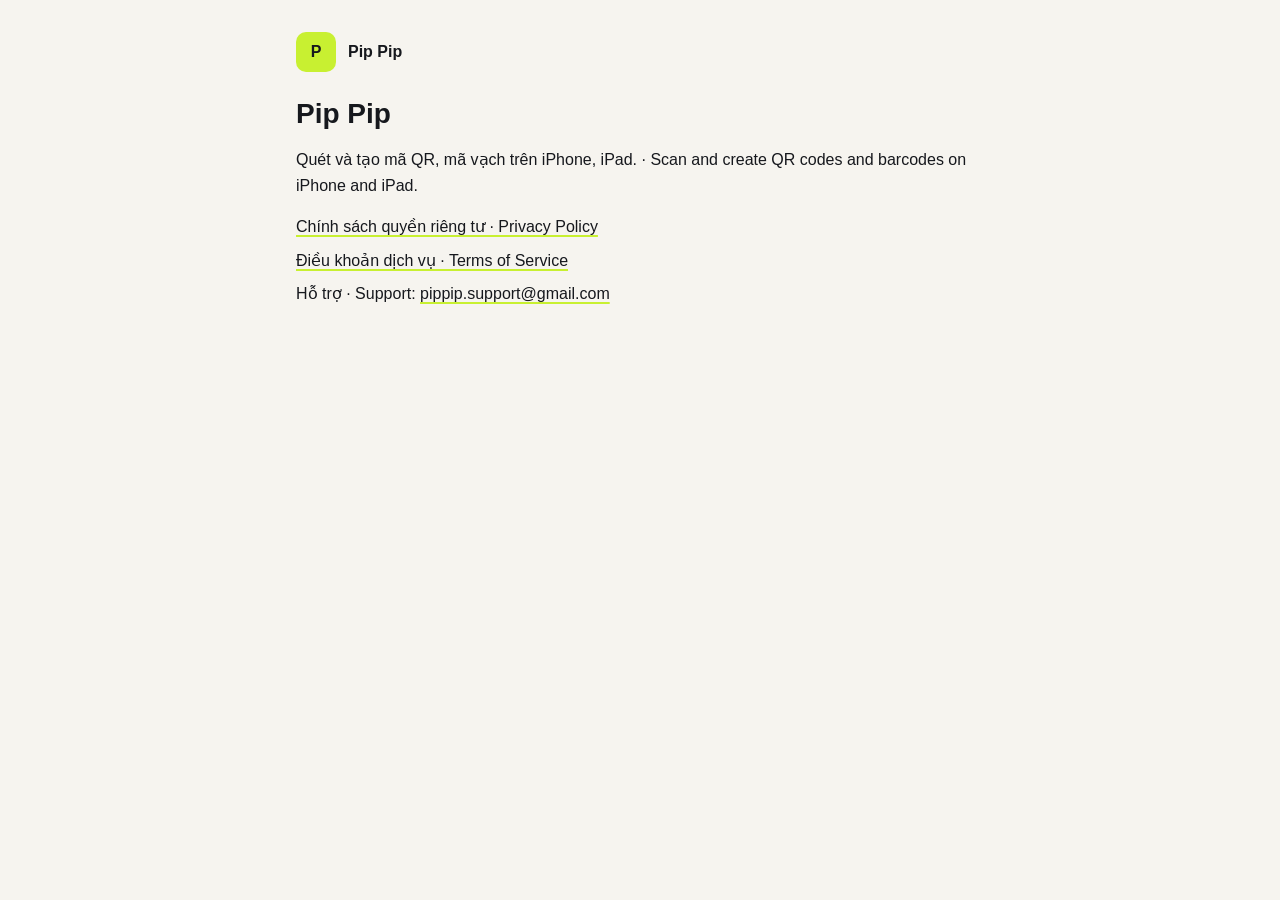
==== pippip/index.html @ 8c4a0a51 "Pip Pip: privacy, terms, support, app-ads.txt" ====
<!doctype html>
<html lang="vi">
<head>
<meta charset="utf-8">
<meta name="viewport" content="width=device-width, initial-scale=1">
<title>Pip Pip</title>
<link rel="stylesheet" href="style.css">
</head>
<body>
<main>
<header><div class="mark" aria-hidden="true">P</div><strong>Pip Pip</strong></header>
<h1>Pip Pip</h1>
<p>Quét và tạo mã QR, mã vạch trên iPhone, iPad. · Scan and create QR codes and barcodes on iPhone and iPad.</p>
<ul class="links">
<li><a href="privacy.html">Chính sách quyền riêng tư · Privacy Policy</a></li>
<li><a href="terms.html">Điều khoản dịch vụ · Terms of Service</a></li>
<li>Hỗ trợ · Support: <a href="mailto:pippip.support@gmail.com">pippip.support@gmail.com</a></li>
</ul>
</main>
</body>
</html>
---- pippip/style.css ----
/* Trang pháp lý của Pip Pip (GitHub Pages). Màu theo bảng Mực & chanh của app. */
:root {
  --paper: #f6f4ef;
  --surface: #ffffff;
  --ink: #16181d;
  --ink2: #4a4e57;
  --border: #e3e0d8;
  --accent: #c8f031;
  color-scheme: light dark;
}
@media (prefers-color-scheme: dark) {
  :root {
    --paper: #0e1013;
    --surface: #1b1e23;
    --ink: #f2f1ec;
    --ink2: #b4b6bc;
    --border: #2b2f36;
  }
}
* { box-sizing: border-box; }
body {
  margin: 0;
  background: var(--paper);
  color: var(--ink);
  font: 16px/1.6 -apple-system, BlinkMacSystemFont, "Be Vietnam Pro", "Segoe UI", Roboto, sans-serif;
}
main { max-width: 720px; margin: 0 auto; padding: 32px 16px 64px; }
header { display: flex; align-items: center; gap: 12px; margin-bottom: 8px; }
.mark {
  width: 40px; height: 40px; border-radius: 10px;
  background: var(--accent); color: #16181d;
  display: grid; place-items: center; font-weight: 800;
}
h1 { font-size: 28px; line-height: 1.25; margin: 24px 0 4px; }
h2 { font-size: 20px; margin: 32px 0 8px; }
h3 { font-size: 17px; margin: 20px 0 4px; }
p, li { color: var(--ink); }
.meta, .note { color: var(--ink2); font-size: 14px; }
nav.lang a, a { color: inherit; text-decoration-color: var(--accent); text-decoration-thickness: 2px; text-underline-offset: 3px; }
nav.lang { font-size: 14px; color: var(--ink2); }
section.lang-block { border-top: 1px solid var(--border); margin-top: 40px; padding-top: 8px; }
.table-wrap { overflow-x: auto; }
table { width: 100%; border-collapse: collapse; font-size: 14px; background: var(--surface); border-radius: 12px; overflow: hidden; }
th, td { text-align: left; vertical-align: top; padding: 10px 12px; border-bottom: 1px solid var(--border); }
th { font-weight: 700; }
ul.links { list-style: none; padding: 0; }
ul.links li { margin: 8px 0; }
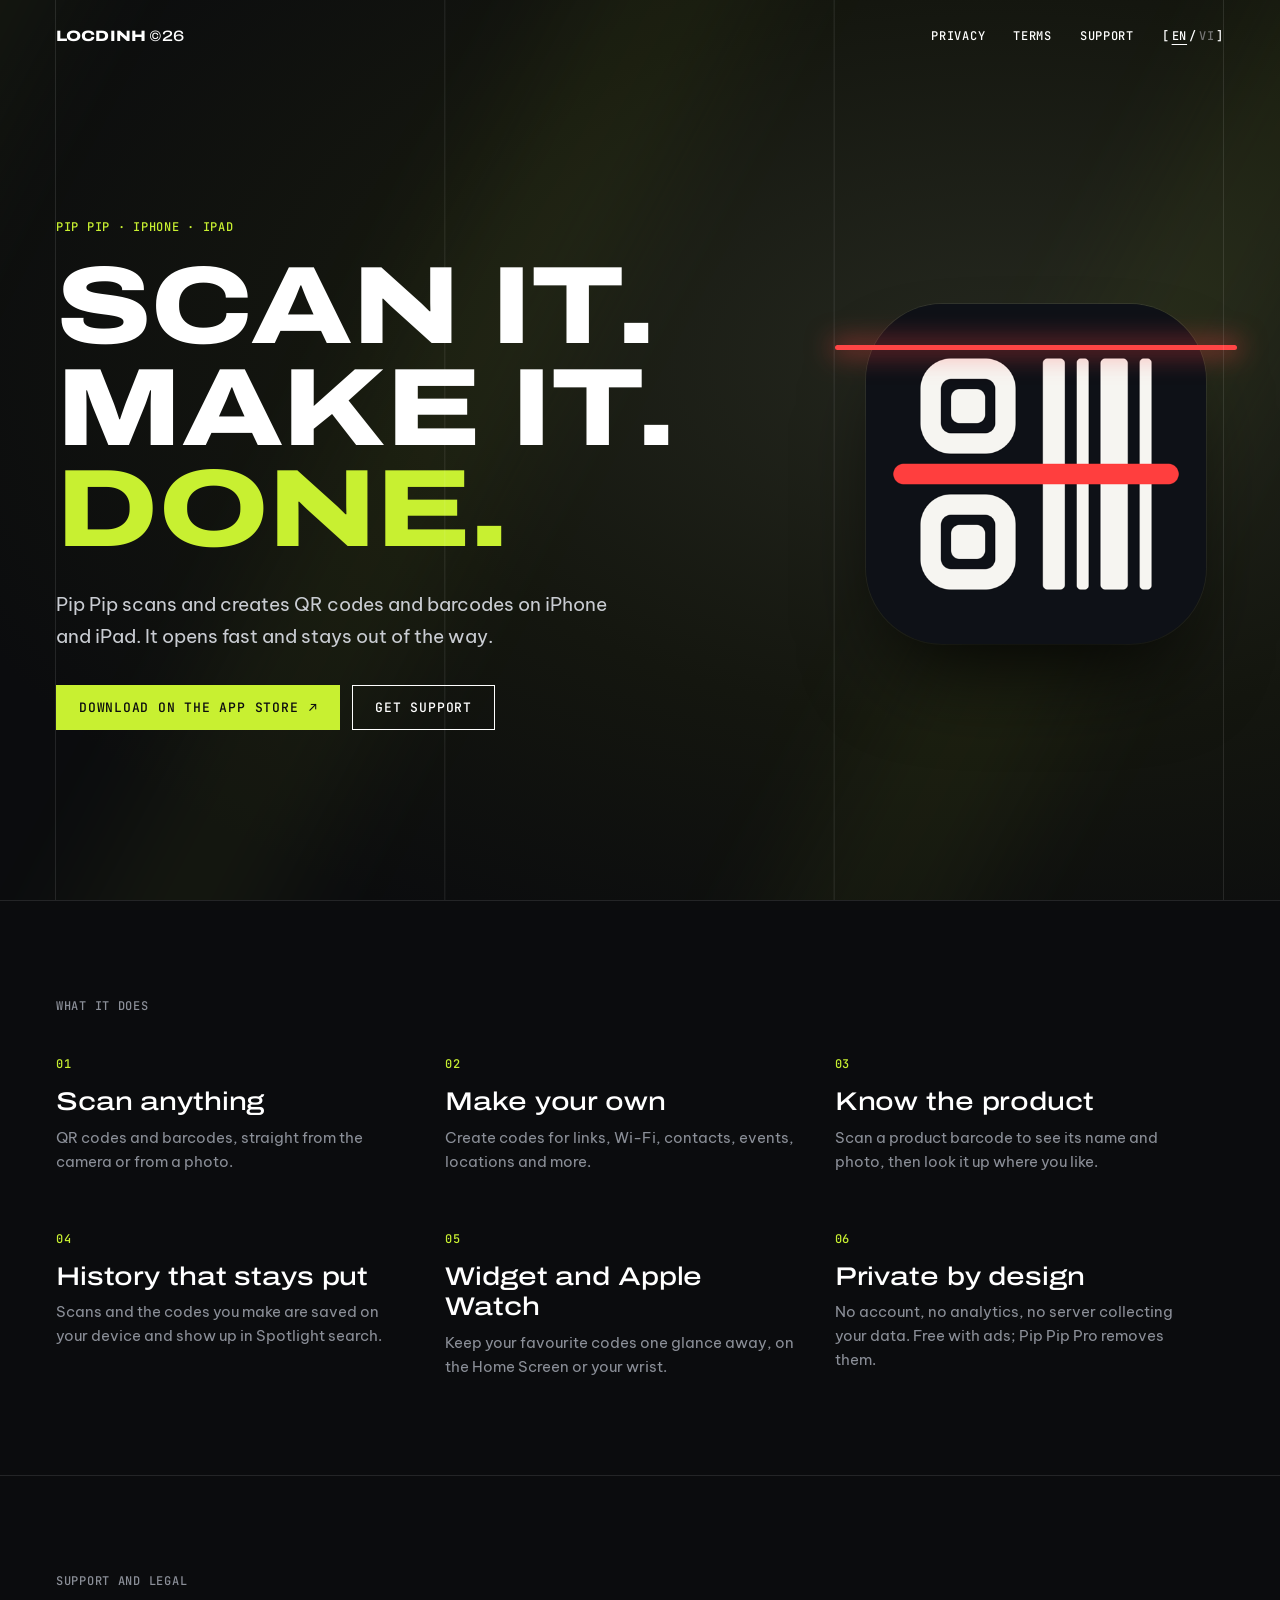
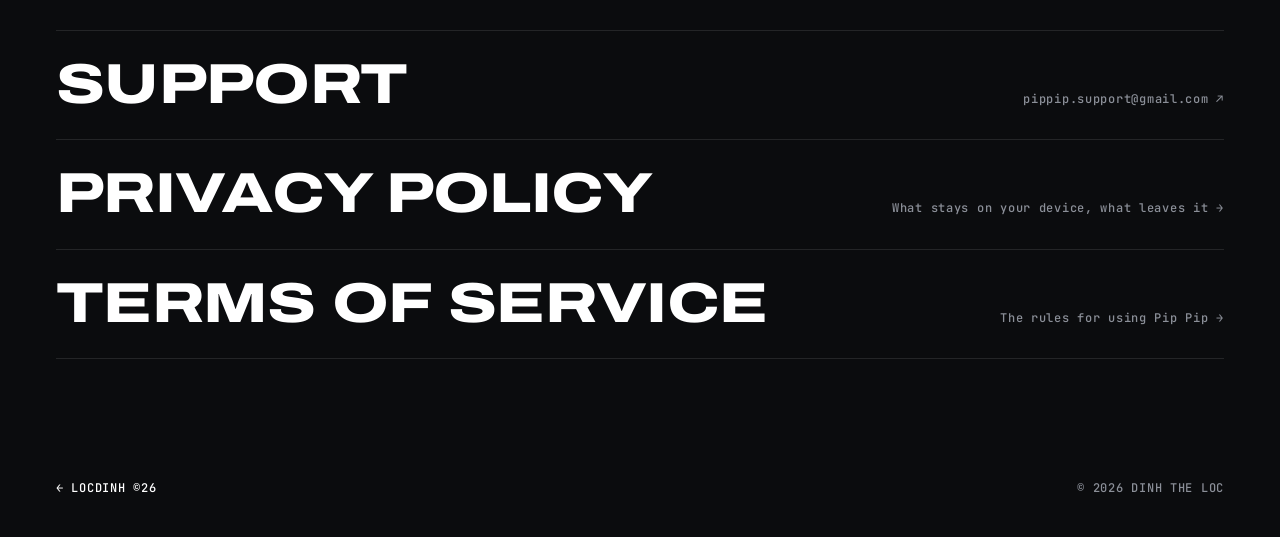
==== commit 661307cd: "Pip Pip: trang giới thiệu và trang pháp lý theo phong cách trang chủ Viết lại pippip/index.html (her" ====
--- a/pippip/index.html
+++ b/pippip/index.html
@@ -1,21 +1,118 @@
 <!doctype html>
-<html lang="vi">
+<html lang="en" data-lang="en">
 <head>
 <meta charset="utf-8">
 <meta name="viewport" content="width=device-width, initial-scale=1">
-<title>Pip Pip</title>
+<title>PIP PIP · QR and barcode scanner</title>
+<meta name="description" content="Pip Pip scans and creates QR codes and barcodes on iPhone and iPad. Quét và tạo mã QR, mã vạch trên iPhone, iPad.">
+<meta property="og:title" content="Pip Pip · QR and barcode scanner">
+<meta property="og:description" content="Scan and create QR codes and barcodes on iPhone and iPad.">
+<meta property="og:image" content="https://dinhtheloc.github.io/assets/pippip-icon.png">
+<meta name="theme-color" content="#0b0c0e">
+<link rel="icon" href="../assets/pippip-icon.png">
 <link rel="stylesheet" href="style.css">
+<script>
+try { var l = localStorage.getItem("lang"); if (l === "vi" || l === "en") { document.documentElement.dataset.lang = l; document.documentElement.lang = l; } } catch (e) {}
+</script>
 </head>
-<body>
+<body class="landing">
+
+<div class="grid" aria-hidden="true"></div>
+
+<header class="hud">
+  <a class="brand" href="../">LOCDINH<span>©26</span></a>
+  <nav aria-label="Primary">
+    <a class="opt" href="privacy.html"><span data-l="en">PRIVACY</span><span data-l="vi">RIÊNG TƯ</span></a>
+    <a class="opt" href="terms.html"><span data-l="en">TERMS</span><span data-l="vi">ĐIỀU KHOẢN</span></a>
+    <a href="#support"><span data-l="en">SUPPORT</span><span data-l="vi">HỖ TRỢ</span></a>
+    <span class="switch" role="group" aria-label="Language">[<button type="button" data-set="en" aria-pressed="true">EN</button>/<button type="button" data-set="vi" aria-pressed="false">VI</button>]</span>
+  </nav>
+</header>
+
 <main>
-<header><div class="mark" aria-hidden="true">P</div><strong>Pip Pip</strong></header>
-<h1>Pip Pip</h1>
-<p>Quét và tạo mã QR, mã vạch trên iPhone, iPad. · Scan and create QR codes and barcodes on iPhone and iPad.</p>
-<ul class="links">
-<li><a href="privacy.html">Chính sách quyền riêng tư · Privacy Policy</a></li>
-<li><a href="terms.html">Điều khoản dịch vụ · Terms of Service</a></li>
-<li>Hỗ trợ · Support: <a href="mailto:pippip.support@gmail.com">pippip.support@gmail.com</a></li>
-</ul>
+
+  <section class="hero">
+    <div>
+      <p class="mono tagline">PIP PIP · IPHONE · IPAD</p>
+      <h1>
+        <span data-l="en"><span class="ln">Scan it.</span><span class="ln">Make it.</span><span class="ln">Done.</span></span>
+        <span data-l="vi"><span class="ln">Quét.</span><span class="ln">Tạo.</span><span class="ln">Xong.</span></span>
+      </h1>
+      <p class="lede">
+        <span data-l="en">Pip Pip scans and creates QR codes and barcodes on iPhone and iPad. It opens fast and stays out of the way.</span>
+        <span data-l="vi">Pip Pip quét và tạo mã QR, mã vạch trên iPhone, iPad. Mở là quét, không rườm rà.</span>
+      </p>
+      <div class="cta">
+        <a class="btn primary" href="https://apps.apple.com/app/id6827655014"><span data-l="en">Download on the App Store</span><span data-l="vi">Tải trên App Store</span> ↗</a>
+        <a class="btn" href="#support"><span data-l="en">Get support</span><span data-l="vi">Hỗ trợ</span></a>
+      </div>
+    </div>
+    <div class="shot"><img src="../assets/pippip-icon.png" width="512" height="512" alt="Pip Pip app icon: a QR code and a barcode crossed by a red scan line"></div>
+  </section>
+
+  <section class="block">
+    <p class="mono"><span data-l="en">WHAT IT DOES</span><span data-l="vi">PIP PIP LÀM GÌ</span></p>
+    <ul class="features">
+      <li>
+        <span class="mono no">01</span>
+        <h3><span data-l="en">Scan anything</span><span data-l="vi">Quét mọi mã</span></h3>
+        <p><span data-l="en">QR codes and barcodes, straight from the camera or from a photo.</span><span data-l="vi">Mã QR và mã vạch, từ camera hoặc từ ảnh có sẵn.</span></p>
+      </li>
+      <li>
+        <span class="mono no">02</span>
+        <h3><span data-l="en">Make your own</span><span data-l="vi">Tự tạo mã</span></h3>
+        <p><span data-l="en">Create codes for links, Wi-Fi, contacts, events, locations and more.</span><span data-l="vi">Tạo mã cho đường link, Wi-Fi, liên hệ, sự kiện, vị trí và nhiều thứ khác.</span></p>
+      </li>
+      <li>
+        <span class="mono no">03</span>
+        <h3><span data-l="en">Know the product</span><span data-l="vi">Biết ngay sản phẩm</span></h3>
+        <p><span data-l="en">Scan a product barcode to see its name and photo, then look it up where you like.</span><span data-l="vi">Quét mã vạch sản phẩm để thấy tên và ảnh, rồi tra cứu ở nơi bạn muốn.</span></p>
+      </li>
+      <li>
+        <span class="mono no">04</span>
+        <h3><span data-l="en">History that stays put</span><span data-l="vi">Lịch sử nằm trên máy</span></h3>
+        <p><span data-l="en">Scans and the codes you make are saved on your device and show up in Spotlight search.</span><span data-l="vi">Mã đã quét và mã bạn tạo được lưu trên máy, tìm được bằng Spotlight.</span></p>
+      </li>
+      <li>
+        <span class="mono no">05</span>
+        <h3><span data-l="en">Widget and Apple Watch</span><span data-l="vi">Widget và Apple Watch</span></h3>
+        <p><span data-l="en">Keep your favourite codes one glance away, on the Home Screen or your wrist.</span><span data-l="vi">Mã yêu thích luôn trong tầm mắt, trên màn hình chính hoặc trên cổ tay.</span></p>
+      </li>
+      <li>
+        <span class="mono no">06</span>
+        <h3><span data-l="en">Private by design</span><span data-l="vi">Riêng tư từ gốc</span></h3>
+        <p><span data-l="en">No account, no analytics, no server collecting your data. Free with ads; Pip Pip Pro removes them.</span><span data-l="vi">Không tài khoản, không thống kê, không máy chủ thu dữ liệu của bạn. Miễn phí có quảng cáo; Pip Pip Pro bỏ quảng cáo.</span></p>
+      </li>
+    </ul>
+  </section>
+
+  <section class="block" id="support">
+    <p class="mono"><span data-l="en">SUPPORT AND LEGAL</span><span data-l="vi">HỖ TRỢ VÀ PHÁP LÝ</span></p>
+    <ul class="rows">
+      <li><a href="mailto:pippip.support@gmail.com"><span><span data-l="en">Support</span><span data-l="vi">Hỗ trợ</span></span><small>pippip.support@gmail.com ↗</small></a></li>
+      <li><a href="privacy.html"><span><span data-l="en">Privacy Policy</span><span data-l="vi">Quyền riêng tư</span></span><small><span data-l="en">What stays on your device, what leaves it</span><span data-l="vi">Dữ liệu nào ở lại máy, dữ liệu nào gửi đi</span> →</small></a></li>
+      <li><a href="terms.html"><span><span data-l="en">Terms of Service</span><span data-l="vi">Điều khoản dịch vụ</span></span><small><span data-l="en">The rules for using Pip Pip</span><span data-l="vi">Quy định khi dùng Pip Pip</span> →</small></a></li>
+    </ul>
+  </section>
+
 </main>
+
+<footer class="foot mono">
+  <a href="../">← LOCDINH ©26</a>
+  <span>© 2026 DINH THE LOC</span>
+</footer>
+
+<script>
+(function () {
+  var root = document.documentElement, buttons = document.querySelectorAll(".switch button");
+  function setLang(lang, save) {
+    root.dataset.lang = lang; root.lang = lang;
+    buttons.forEach(function (b) { b.setAttribute("aria-pressed", String(b.dataset.set === lang)); });
+    if (save) { try { localStorage.setItem("lang", lang); } catch (e) {} }
+  }
+  setLang(root.dataset.lang === "vi" ? "vi" : "en", false);
+  buttons.forEach(function (b) { b.addEventListener("click", function () { setLang(b.dataset.set, true); }); });
+})();
+</script>
 </body>
 </html>
--- a/pippip/style.css
+++ b/pippip/style.css
@@ -1,47 +1,126 @@
-/* Trang pháp lý của Pip Pip (GitHub Pages). Màu theo bảng Mực & chanh của app. */
+/* Các trang của Pip Pip (GitHub Pages): giới thiệu, pháp lý, trang dự phòng x-callback-url.
+   Cùng phong cách với trang chủ: nền tối, chữ đậm in hoa, chữ mono, điểm nhấn xanh chanh. */
+@import url("https://fonts.googleapis.com/css2?family=Archivo:wdth,wght@125,500;125,800&family=Be+Vietnam+Pro:wght@400;500;600&family=JetBrains+Mono:wght@400;500&display=swap");
+
 :root {
-  --paper: #f6f4ef;
-  --surface: #ffffff;
-  --ink: #16181d;
-  --ink2: #4a4e57;
-  --border: #e3e0d8;
+  --bg: #0b0c0e;
+  --surface: #131519;
+  --fg: #ffffff;
+  --text: #c9ccd2;
+  --dim: #8b8f98;
+  --line: rgba(255, 255, 255, .1);
   --accent: #c8f031;
-  color-scheme: light dark;
-}
-@media (prefers-color-scheme: dark) {
-  :root {
-    --paper: #0e1013;
-    --surface: #1b1e23;
-    --ink: #f2f1ec;
-    --ink2: #b4b6bc;
-    --border: #2b2f36;
-  }
+  --red: #ff4545;
+  --pad: 56px;
+  --display: "Archivo", "Arial Black", "Helvetica Neue", Arial, sans-serif;
+  --sans: "Be Vietnam Pro", -apple-system, BlinkMacSystemFont, "Segoe UI", Roboto, sans-serif;
+  --mono: "JetBrains Mono", ui-monospace, "SF Mono", Menlo, monospace;
+  color-scheme: dark;
 }
 * { box-sizing: border-box; }
-body {
-  margin: 0;
-  background: var(--paper);
-  color: var(--ink);
-  font: 16px/1.6 -apple-system, BlinkMacSystemFont, "Be Vietnam Pro", "Segoe UI", Roboto, sans-serif;
+html { background: var(--bg); scroll-behavior: smooth; scroll-padding-top: 24px; }
+body { margin: 0; background: var(--bg); color: var(--text); font: 16px/1.7 var(--sans); -webkit-font-smoothing: antialiased; }
+::selection { background: var(--accent); color: #0b0c0e; }
+:focus-visible { outline: 2px solid var(--accent); outline-offset: 4px; }
+a { color: var(--fg); text-decoration-color: var(--accent); text-decoration-thickness: 2px; text-underline-offset: 4px; transition: color .2s ease; }
+a:hover { color: var(--accent); }
+
+/* ---------- Trang pháp lý và trang dự phòng ---------- */
+main { max-width: 800px; margin: 0 auto; padding: 40px 20px 96px; }
+header { display: flex; align-items: center; gap: 12px; margin-bottom: 20px; color: var(--fg); }
+header strong { font: 800 16px/1 var(--display); font-stretch: 125%; text-transform: uppercase; letter-spacing: .01em; }
+.mark { width: 40px; height: 40px; border-radius: 10px; background: var(--accent); color: #0b0c0e; display: grid; place-items: center; font: 800 20px/1 var(--display); font-stretch: 125%; }
+nav.lang { font: 500 12px/1.4 var(--mono); letter-spacing: .06em; text-transform: uppercase; color: var(--dim); padding-bottom: 20px; border-bottom: 1px solid var(--line); }
+nav.lang a { text-decoration: none; }
+h1 { font: 800 clamp(32px, 6.4vw, 60px)/.98 var(--display); font-stretch: 125%; letter-spacing: -.012em; text-transform: uppercase; color: var(--fg); margin: 48px 0 12px; text-wrap: balance; }
+h2 { font: 500 clamp(20px, 2.6vw, 26px)/1.2 var(--display); font-stretch: 125%; color: var(--fg); margin: 48px 0 12px; }
+h3 { font: 500 12px/1.4 var(--mono); letter-spacing: .08em; text-transform: uppercase; color: var(--accent); margin: 28px 0 6px; }
+p, li { color: var(--text); }
+strong { color: var(--fg); font-weight: 600; }
+li { margin: 6px 0; }
+li::marker { color: var(--dim); }
+.meta, .note { font: 400 12px/1.5 var(--mono); letter-spacing: .04em; color: var(--dim); }
+section.lang-block { border-top: 1px solid var(--line); margin-top: 72px; }
+.table-wrap { overflow-x: auto; margin: 16px 0; border: 1px solid var(--line); }
+table { width: 100%; min-width: 560px; border-collapse: collapse; font-size: 14px; line-height: 1.55; background: var(--surface); }
+th, td { text-align: left; vertical-align: top; padding: 12px 14px; border-bottom: 1px solid var(--line); }
+tr:last-child td { border-bottom: 0; }
+th { font: 500 11px/1.4 var(--mono); letter-spacing: .08em; text-transform: uppercase; color: var(--dim); }
+td:first-child { color: var(--fg); }
+ul.links { list-style: none; padding: 0; margin: 28px 0 0; border-top: 1px solid var(--line); }
+ul.links li { margin: 0; padding: 16px 0; border-bottom: 1px solid var(--line); }
+
+/* ---------- Trang giới thiệu (body.landing) ---------- */
+html[data-lang="en"] [data-l="vi"],
+html[data-lang="vi"] [data-l="en"] { display: none; }
+.mono { font: 500 12px/1.5 var(--mono); letter-spacing: .06em; text-transform: uppercase; }
+.landing main { max-width: none; padding: 0; overflow-x: clip; }
+.landing .grid { position: fixed; inset: 0; z-index: 5; pointer-events: none;
+  background: linear-gradient(90deg, var(--line) 1px, transparent 1px) calc(var(--pad) - 1px) 0 / calc((100% - var(--pad) * 2) / 3) 100%; }
+.hud { position: absolute; top: 0; left: 0; right: 0; z-index: 20; height: 72px; margin: 0; padding: 0 var(--pad); display: flex; align-items: center; justify-content: space-between; gap: 16px; font: 500 12px/1 var(--mono); letter-spacing: .06em; }
+.hud a { text-decoration: none; white-space: nowrap; }
+.hud .brand { font: 800 15px/1 var(--display); font-stretch: 125%; letter-spacing: .01em; }
+.hud .brand span { font-weight: 500; margin-left: 3px; }
+.hud nav { display: flex; align-items: center; gap: 28px; }
+.hud .switch { white-space: nowrap; color: var(--fg); }
+.hud .switch button { font: inherit; letter-spacing: inherit; color: #777; background: none; border: 0; padding: 4px 2px; cursor: pointer; }
+.hud .switch button[aria-pressed="true"] { color: #fff; text-decoration: underline; text-underline-offset: 4px; }
+
+.hero { position: relative; min-height: 100svh; padding: 120px var(--pad) 72px; display: grid; grid-template-columns: minmax(0, 2fr) minmax(0, 1fr); gap: 40px; align-items: center; isolation: isolate; overflow: hidden;
+  background: radial-gradient(110% 90% at 78% 40%, #25281f 0%, #14160f 45%, var(--bg) 80%); }
+.hero::before { content: ""; position: absolute; inset: -20%; z-index: -1; filter: blur(70px); opacity: .5;
+  background: repeating-linear-gradient(118deg, transparent 0 10%, rgba(200, 240, 49, .22) 13%, transparent 17% 28%); animation: drift 18s ease-in-out infinite alternate; }
+@keyframes drift { to { translate: 8% -5%; } }
+.hero .tagline { color: var(--accent); margin: 0 0 20px; }
+.hero h1 { font-size: clamp(44px, 8.6vw, 128px); line-height: .92; margin: 0 0 28px; }
+.hero h1 span.ln { display: block; animation: rise .9s cubic-bezier(.2, .8, .2, 1) both; }
+.hero h1 span.ln:nth-child(2) { animation-delay: .1s; }
+.hero h1 span.ln:nth-child(3) { animation-delay: .2s; color: var(--accent); }
+@keyframes rise { from { opacity: 0; translate: 0 .4em; } }
+.hero .lede { max-width: 30em; font-size: clamp(16px, 1.5vw, 19px); margin: 0 0 32px; }
+.cta { display: flex; flex-wrap: wrap; gap: 12px; }
+.btn { display: inline-flex; align-items: center; gap: 10px; padding: 15px 22px; border: 1px solid #fff; text-decoration: none; font: 500 13px/1 var(--mono); letter-spacing: .06em; text-transform: uppercase; transition: background .2s ease, color .2s ease, border-color .2s ease; }
+.btn.primary { background: var(--accent); border-color: var(--accent); color: #0b0c0e; }
+.btn.primary:hover { background: #fff; border-color: #fff; color: #0b0c0e; }
+.btn:not(.primary):hover { background: #fff; color: #0b0c0e; }
+
+/* Icon app có tia quét đỏ chạy lên xuống. */
+.shot { position: relative; justify-self: center; width: min(100%, 340px); aspect-ratio: 1; animation: float 6s ease-in-out infinite; }
+@keyframes float { 50% { translate: 0 -14px; } }
+.shot img { display: block; width: 100%; height: 100%; border-radius: 22.5%; box-shadow: 0 50px 90px -30px rgba(0, 0, 0, .9), 0 0 0 1px rgba(255, 255, 255, .08); }
+.shot::after { content: ""; position: absolute; left: -9%; right: -9%; top: 12%; height: 5px; border-radius: 99px; background: var(--red); box-shadow: 0 0 26px 4px rgba(255, 69, 69, .55); animation: scan 3.4s cubic-bezier(.5, 0, .5, 1) infinite alternate; }
+@keyframes scan { to { top: 86%; } }
+
+.block { padding: 96px var(--pad); border-top: 1px solid var(--line); position: relative; }
+.block > .mono { color: var(--dim); margin: 0 0 40px; }
+.features { list-style: none; margin: 0; padding: 0; display: grid; grid-template-columns: repeat(3, minmax(0, 1fr)); gap: 56px 0; }
+.features li { margin: 0; padding-right: 40px; }
+.features .no { color: var(--accent); display: block; margin-bottom: 14px; }
+.features h3 { font: 500 clamp(20px, 2vw, 26px)/1.2 var(--display); font-stretch: 125%; letter-spacing: -.005em; text-transform: none; color: var(--fg); margin: 0 0 8px; }
+.features p { margin: 0; color: var(--dim); font-size: 15px; line-height: 1.6; max-width: 26em; }
+.rows { list-style: none; margin: 0; padding: 0; border-top: 1px solid var(--line); }
+.rows li { margin: 0; border-bottom: 1px solid var(--line); }
+.rows a { display: flex; align-items: baseline; justify-content: space-between; gap: 20px; padding: 26px 0; text-decoration: none; font: 800 clamp(24px, 4.4vw, 60px)/1 var(--display); font-stretch: 125%; letter-spacing: -.012em; text-transform: uppercase; transition: color .2s ease, padding .3s ease; }
+.rows a:hover { padding-left: 16px; }
+.rows a small { font: 500 12px/1.4 var(--mono); letter-spacing: .06em; color: var(--dim); text-align: right; text-transform: none; }
+.foot { display: flex; flex-wrap: wrap; gap: 10px 32px; justify-content: space-between; padding: 24px var(--pad) 40px; color: var(--dim); }
+.foot a { text-decoration: none; }
+
+@media (prefers-reduced-motion: reduce) {
+  html { scroll-behavior: auto; }
+  *, *::before, *::after { animation: none !important; transition: none !important; }
 }
-main { max-width: 720px; margin: 0 auto; padding: 32px 16px 64px; }
-header { display: flex; align-items: center; gap: 12px; margin-bottom: 8px; }
-.mark {
-  width: 40px; height: 40px; border-radius: 10px;
-  background: var(--accent); color: #16181d;
-  display: grid; place-items: center; font-weight: 800;
+@media (max-width: 900px) {
+  :root { --pad: 20px; }
+  .landing .grid { background-size: calc(100% - var(--pad) * 2) 100%; }
+  .hud { height: 60px; }
+  .hud nav { gap: 14px; }
+  .hud nav .opt { display: none; }
+  .hero { grid-template-columns: minmax(0, 1fr); padding-top: 96px; gap: 48px; }
+  .shot { width: min(62%, 260px); order: -1; justify-self: start; margin-left: 6%; }
+  .block { padding-block: 72px; }
+  .features { grid-template-columns: minmax(0, 1fr); gap: 40px; }
+  .features li { padding-right: 0; }
+  .rows a { flex-direction: column; gap: 8px; }
+  .rows a small { text-align: left; }
 }
-h1 { font-size: 28px; line-height: 1.25; margin: 24px 0 4px; }
-h2 { font-size: 20px; margin: 32px 0 8px; }
-h3 { font-size: 17px; margin: 20px 0 4px; }
-p, li { color: var(--ink); }
-.meta, .note { color: var(--ink2); font-size: 14px; }
-nav.lang a, a { color: inherit; text-decoration-color: var(--accent); text-decoration-thickness: 2px; text-underline-offset: 3px; }
-nav.lang { font-size: 14px; color: var(--ink2); }
-section.lang-block { border-top: 1px solid var(--border); margin-top: 40px; padding-top: 8px; }
-.table-wrap { overflow-x: auto; }
-table { width: 100%; border-collapse: collapse; font-size: 14px; background: var(--surface); border-radius: 12px; overflow: hidden; }
-th, td { text-align: left; vertical-align: top; padding: 10px 12px; border-bottom: 1px solid var(--border); }
-th { font-weight: 700; }
-ul.links { list-style: none; padding: 0; }
-ul.links li { margin: 8px 0; }
